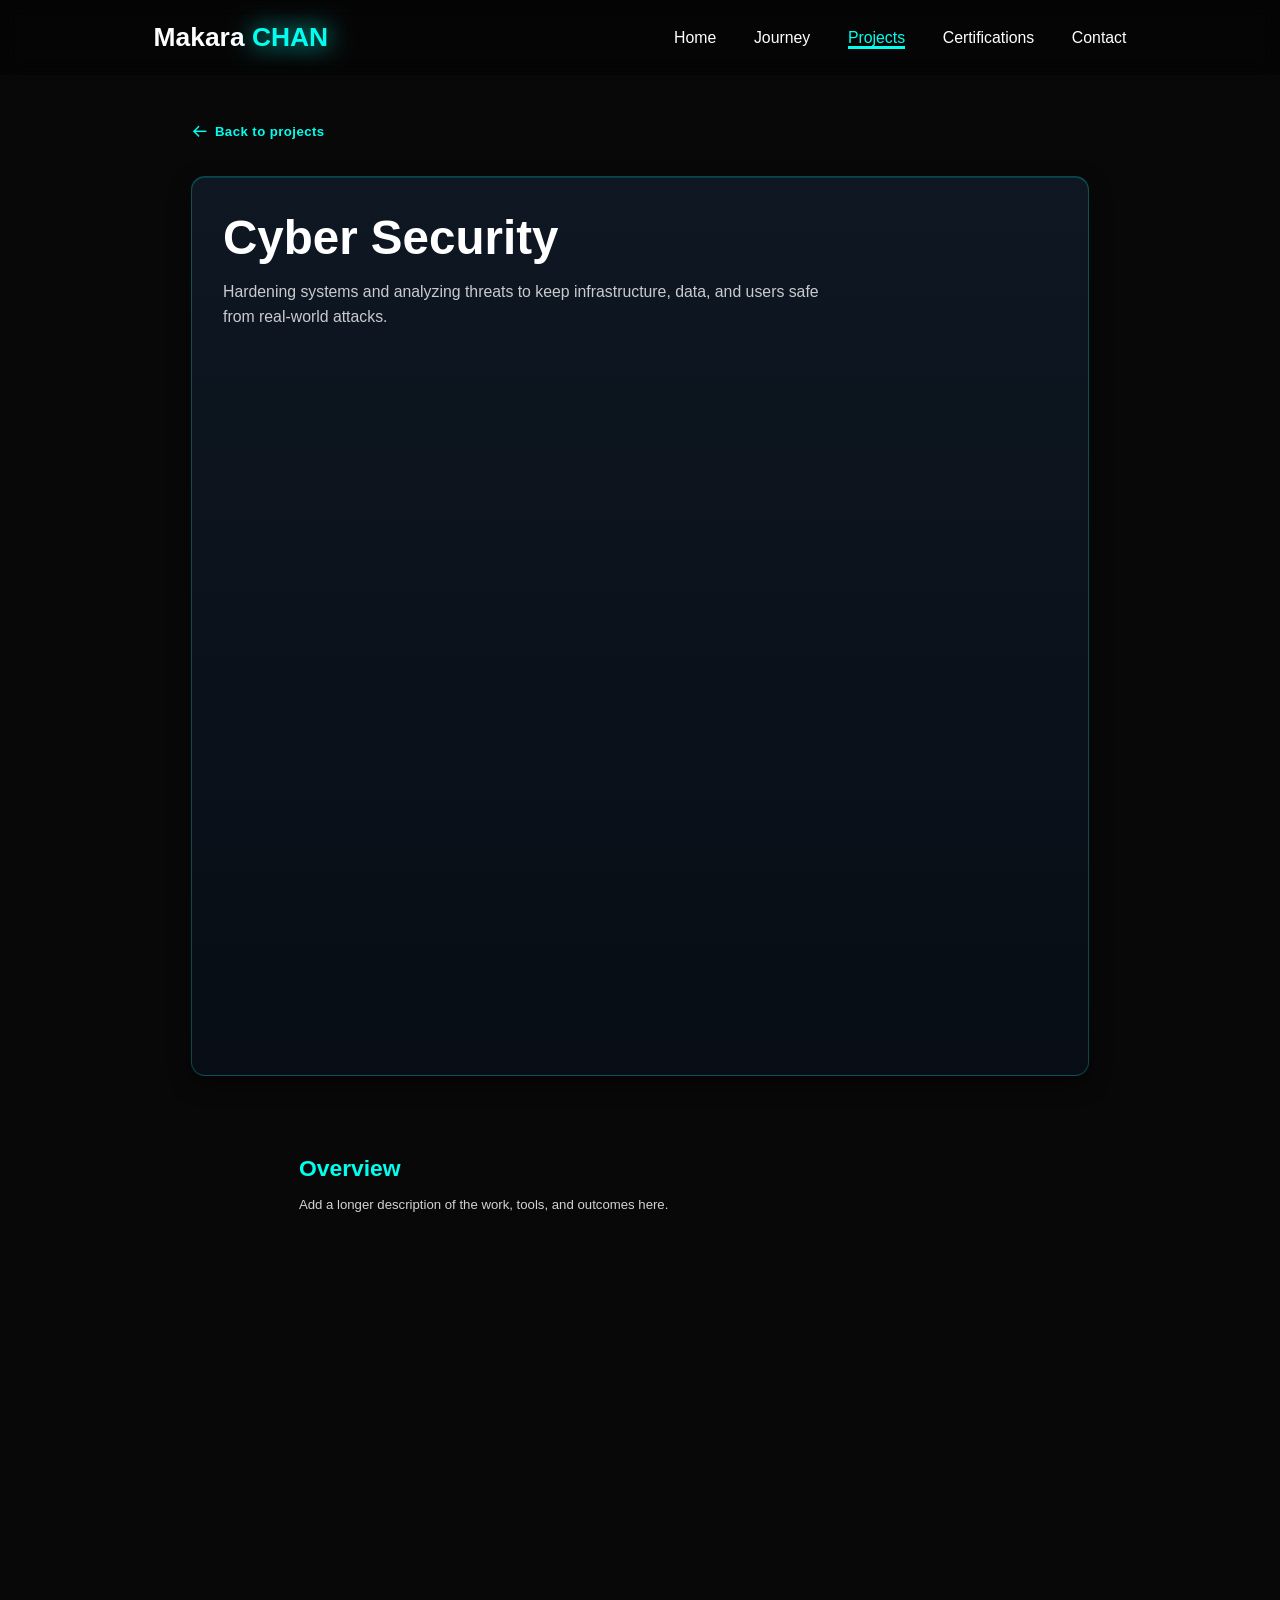
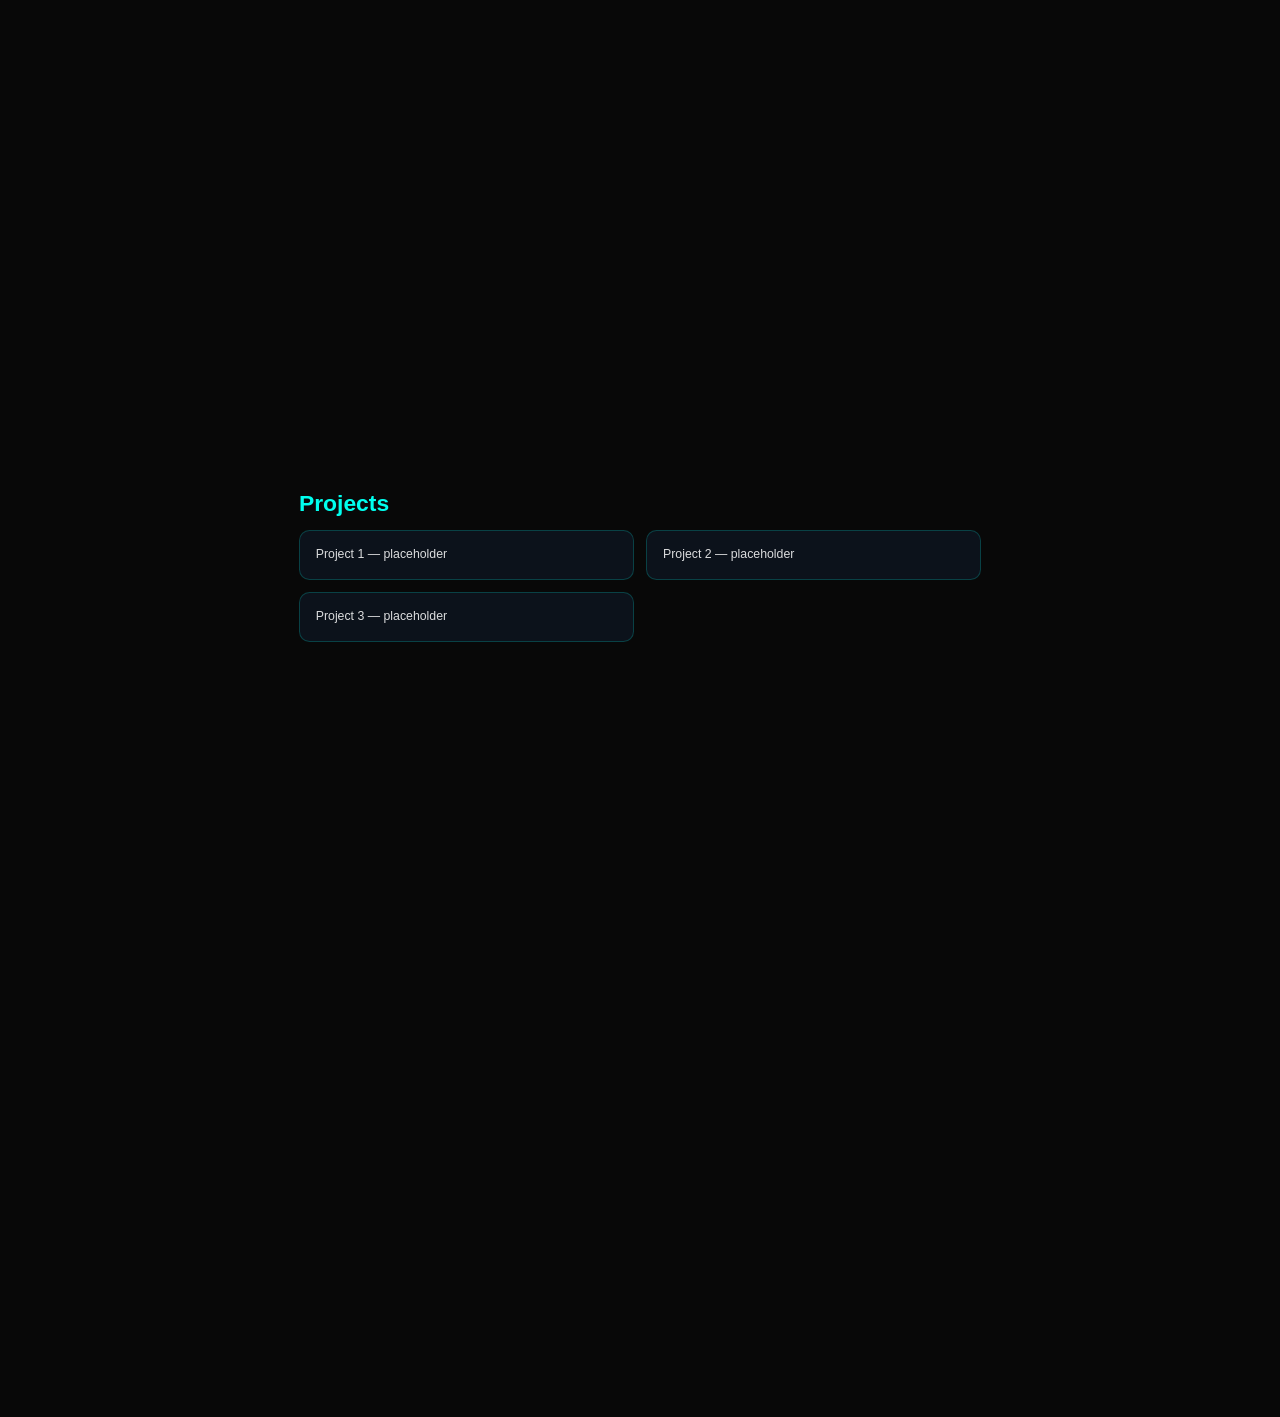
==== projects/cyber-security.html @ a5125414 "Add 3D interaction layer, clean up CSS, speed up loading Visual: - WebGL globe orbiting the hero po" ====
<!DOCTYPE html>
<html lang="en">
<head>
    <meta charset="UTF-8">
    <meta name="viewport" content="width=device-width, initial-scale=1.0">
    <title>Cyber Security · Makara CHAN</title>
    <link rel="preconnect" href="https://unpkg.com" crossorigin>
    <link rel="stylesheet" href="../style.css">
    <link href="https://unpkg.com/boxicons@2.1.4/css/boxicons.min.css" rel="stylesheet">
</head>
<body>
    <header class="header">
        <a href="../index.html#home" class="logo">Makara <span>CHAN</span></a>
        <nav class="navbar">
            <a href="../index.html#home">Home</a>
            <a href="../index.html#journey">Journey</a>
            <a href="../index.html#projects" class="active">Projects</a>
            <a href="../index.html#certifications">Certifications</a>
            <a href="../index.html#contact">Contact</a>
        </nav>
    </header>

    <main class="project-page">
        <a href="../index.html#projects" class="project-back">
            <i class="bx bx-arrow-back"></i> Back to projects
        </a>

        <section class="project-hero">
            <h1 class="project-page-title">Cyber Security</h1>
            <p class="project-page-tagline">Hardening systems and analyzing threats to keep infrastructure, data, and users safe from real-world attacks.</p>
        </section>

        <section class="project-page-section">
            <h2>Overview</h2>
            <p>Add a longer description of the work, tools, and outcomes here.</p>
        </section>

        <section class="project-page-section">
            <h2>Projects</h2>
            <ul class="project-page-list">
                <li>Project 1 — placeholder</li>
                <li>Project 2 — placeholder</li>
                <li>Project 3 — placeholder</li>
            </ul>
        </section>
    </main>
</body>
</html>
---- style.css ----
/*  Makara CHAN — portfolio stylesheet
    -------------------------------------------------------------------

     1. BASE  ·  reset, tokens, page shell
     2. HEADER  ·  nav bar + mobile menu trigger
     3. HOME  ·  hero, portrait, social, buttons
     4. HIRE MENU  ·  dropdown overlay
     5. TYPING ANIMATION
     6. SHARED  ·  section headings, scrollbar
     7. JOURNEY  ·  vertical swiper slider
     8. PROJECTS  ·  card grid
     9. PROJECT PAGES  ·  sub-page layout
    10. CERTIFICATIONS  ·  auto-scrolling carousel
    11. CONTACT  ·  form + intl-tel-input skin
    12. FOOTER
    13. RESPONSIVE  ·  all screen-size rules, grouped by device
          · Laptops & small desktops   1285px, 1024px
          · Tablets (iPad)              991px,  895px
          · Phones (iPhone/Android)     768px,  600px, 430px
          · Accessibility (reduced motion)

    Sections 1-12 style the site at every size. Section 13 holds every
    rule that only applies below a certain screen width — add new ones
    there, not next to the component. */

/* =======================================================================
   BASE  ·  reset, tokens, page shell
   ======================================================================= */
* {
    margin: 0;
    padding: 0;
    box-sizing: border-box;
    text-decoration: none;
    border: none;
    outline: none;
    scroll-behavior: smooth;
    font-family: "Poppins", sans-serif;
}
:root{
    --bg-color: #080808;
    --second-bg-color: #131313;
    --text-color: white;
    --main-color: #00ffee;
}
html{
    font-size: 60%;
    overflow-x: hidden;
    scroll-padding-top: 8rem;
}
body{
    background: var(--bg-color);
    color: var(--text-color);
    overflow-x: hidden;
    min-width: 320px;
}
#bg-canvas{
    position: fixed;
    inset: 0;
    width: 100%;
    height: 100%;
    z-index: 0;
    pointer-events: none;
    opacity: 0.32;
}
.header, section, .footer{
    position: relative;
    z-index: 1;
}
/* =======================================================================
   HEADER  ·  nav bar + mobile menu trigger
   ======================================================================= */
.header{
    position: fixed;
    top: 0;
    left: 0;
    width: 100%;
    padding: 2.5rem 12%;
    background: rgba(0, 0, 0, 0.3);
    backdrop-filter: blur(10px);
    display: flex;
    justify-content: space-between;
    align-items: center;
    z-index: 5;
}
.logo{
    font-size: 3rem;
    color: var(--text-color);
    font-weight: 800;
    cursor: pointer;
    transition: 0.3s ease;
    white-space: nowrap;
}
.logo:hover{
    transform: scale(1.1);
}
.logo span{
    text-shadow: 0 0 25px var(--main-color);
}
.navbar a{
    font-size: 1.8rem;
    color: var(--text-color);
    margin-left: 4rem;
    font-weight: 500;
    transition: 0.3s ease;
}
.navbar a:hover,
.navbar a.active{
    color: var(--main-color);
    border-bottom: 3px solid var(--main-color);
}
#menu-icon{
    font-size: 3.6rem;
    color: var(--main-color);
    display: none;
}
section{
    min-height: 100vh;
    padding: 5rem 12% 5rem;
}
/* =======================================================================
   HOME  ·  hero, portrait, social, buttons
   ======================================================================= */
.home{
    display: flex;
    align-items: center;
    justify-content: center;
    gap: 8rem;
    padding-top: 9rem;
}
.home-content{
    display: flex;
    flex-direction: column;
    align-items: baseline;
    text-align: left;
    justify-content: center;
    margin-top: 3rem;
    flex: 1;
    min-width: 0;
    /* Text drifts slower than the portrait on scroll, which reads as depth. */
    transform: translate3d(0, var(--parallax-text, 0px), 0);
}
span{
    color: var(--main-color);
}
.logo span{
    color: var(--main-color);
}
.home-content h3{
    margin-bottom: 2rem;
    margin-top: 1rem;
    font-size: 3.5rem;
}
.home-content h1{
    font-size: 7rem;
    font-weight: 700;
    margin-top: 1.5rem;
    line-height: 1;
}
.home-img{
    border-radius: 50%;
    position: relative;
    /* --parallax-img is driven by scroll; see PARALLAX in script.js */
    transform: translate3d(0, var(--parallax-img, 0px), 0);
}
.home-img img{
    position: relative;
    z-index: 1;
    top: 3rem;
    width: 32vw;
    border-radius: 50%;
    box-shadow: 0 0 25px var(--main-color);
    cursor: pointer;
    transition: 0.4s ease-in-out;
}
.home-img img:hover{
    box-shadow: 0 0 25px var(--main-color),
                0 0 50px var(--main-color),
                0 0 100px var(--main-color);
}
/*  The WebGL globe that orbits the portrait. Sits behind the photo and is
    only ever switched on by script.js when the device can afford it —
    it stays invisible (and unloaded) otherwise.  */
.orbit-canvas{
    position: absolute;
    top: calc(50% + 3rem);
    left: 50%;
    width: 152%;
    aspect-ratio: 1 / 1;
    transform: translate(-50%, -50%);
    z-index: 0;
    pointer-events: none;
    opacity: 0;
    transition: opacity 1.4s ease;
    /* Feathered edge keeps the outer rings from colliding with the
       paragraph text on the left of the hero. */
    mask-image: radial-gradient(circle at center, #000 74%, transparent 97%);
    -webkit-mask-image: radial-gradient(circle at center, #000 74%, transparent 97%);
}
.orbit-canvas.is-live{
    opacity: 1;
}
.home-content p{
    font-size: 1.5rem;
    font-weight: 500;
    line-height: 1.8;
    max-width: 1000px;
    text-align: justify;
}
.social-icons a{
    display: inline-flex;
    justify-content: center;
    align-items: center;
    width: 4.5rem;
    height: 4.5rem;
    background: transparent;
    border: 2px solid var(--main-color);
    font-size: 2.5rem;
    border-radius: 50%;
    color: var(--main-color);
    margin: 3rem 1.5rem 3rem 0;
    transition: 0.3s ease-in-out;
}
.social-icons a:hover{
    color: var(--text-color);
    transform: scale(1.3)translateY(-5px);
    box-shadow: 0 0 25px var(--main-color);
    background-color: var(--main-color);
}
.btn{
    display: inline-block;
    padding: 1rem 2.8rem;
    background: var(--main-color);
    box-shadow: 0 0 25px var(--main-color);
    border-radius: 4rem;
    font-size: 1.6rem;
    color: black;
    border: 2px solid transparent;
    letter-spacing: 0.1rem;
    font-weight: 600;
    transition: 0.3s ease-in-out;
    cursor: pointer;
}
.btn:hover{
    transform: scale(1.05);
    box-shadow: 0 0 50px var(--main-color);
}
.btn-group{
    display: flex;
    align-items: center;
    gap: 1.5rem;
}
/* =======================================================================
   HIRE MENU  ·  dropdown overlay
   ======================================================================= */
.hire-dropdown{
    position: relative;
    display: inline-block;
}
.hire-dropdown.open::before{
    content: "";
    position: fixed;
    inset: 0;
    background: rgba(0, 0, 0, 0.65);
    backdrop-filter: blur(6px);
    z-index: 100;
    animation: hire-backdrop-in 0.2s ease-out;
}
.hire-menu{
    position: fixed;
    top: 50%;
    left: 50%;
    transform: translate(-50%, -50%);
    width: min(52rem, 92vw);
    background: rgba(8, 8, 8, 0.98);
    border: 1px solid rgba(0, 255, 238, 0.35);
    border-radius: 2rem;
    padding: 3rem;
    display: none;
    z-index: 101;
    box-shadow: 0 20px 60px rgba(0, 0, 0, 0.6), 0 0 40px rgba(0, 255, 238, 0.25);
}
.hire-close{
    position: absolute;
    top: 1.2rem;
    right: 1.2rem;
    width: 3.2rem;
    height: 3.2rem;
    display: flex;
    align-items: center;
    justify-content: center;
    background: transparent;
    border: none;
    border-radius: 50%;
    color: rgba(255, 255, 255, 0.6);
    cursor: pointer;
    transition: background 0.2s ease, color 0.2s ease;
}
.hire-close:hover{
    background: rgba(0, 255, 238, 0.12);
    color: var(--main-color);
}
.hire-close i{
    font-size: 2.4rem;
}
.hire-header{
    display: flex;
    align-items: flex-start;
    gap: 1.6rem;
    padding-bottom: 2rem;
    margin-bottom: 2rem;
    border-bottom: 1px solid rgba(255, 255, 255, 0.08);
}
.hire-header-icon{
    flex-shrink: 0;
    width: 5rem;
    height: 5rem;
    display: flex;
    align-items: center;
    justify-content: center;
    border-radius: 1.2rem;
    background: rgba(0, 255, 238, 0.12);
    border: 1px solid rgba(0, 255, 238, 0.25);
}
.hire-header-icon i{
    font-size: 2.6rem;
    color: var(--main-color);
}
.hire-header-text h3{
    font-size: 2rem;
    font-weight: 700;
    margin: 0 0 0.4rem;
    color: var(--text-color);
}
.hire-header-text p{
    font-size: 1.4rem;
    color: rgba(255, 255, 255, 0.6);
    margin: 0;
    line-height: 1.4;
}
.hire-options{
    display: flex;
    flex-direction: column;
    gap: 1rem;
}
.hire-option{
    display: flex;
    align-items: center;
    gap: 1.4rem;
    padding: 1.4rem 1.6rem;
    border-radius: 1.4rem;
    border: 1px solid rgba(255, 255, 255, 0.08);
    background: rgba(255, 255, 255, 0.02);
    color: var(--text-color);
    transition: border-color 0.2s ease, background 0.2s ease, transform 0.2s ease;
}
.hire-option:hover{
    border-color: rgba(0, 255, 238, 0.4);
    background: rgba(0, 255, 238, 0.06);
    transform: translateX(2px);
}
.hire-option:focus{
    outline: none;
}
.hire-option:focus-visible{
    outline: 2px solid rgba(0, 255, 238, 0.5);
    outline-offset: 2px;
}
.hire-option-icon{
    flex-shrink: 0;
    width: 4rem;
    height: 4rem;
    display: flex;
    align-items: center;
    justify-content: center;
    border-radius: 1rem;
    background: rgba(0, 255, 238, 0.1);
}
.hire-option-icon i{
    font-size: 2.2rem;
    color: var(--main-color);
}
.hire-option-text{
    flex: 1;
    display: flex;
    flex-direction: column;
    gap: 0.2rem;
    min-width: 0;
}
.hire-option-text strong{
    font-size: 1.55rem;
    font-weight: 600;
    color: var(--text-color);
}
.hire-option-text span{
    font-size: 1.25rem;
    color: rgba(255, 255, 255, 0.55);
}
.hire-option-arrow{
    font-size: 2rem;
    color: rgba(255, 255, 255, 0.3);
    transition: color 0.2s ease, transform 0.2s ease;
}
.hire-option:hover .hire-option-arrow{
    color: var(--main-color);
    transform: translateX(3px);
}
.hire-dropdown.open .hire-menu{
    display: block;
    animation: hire-menu-in 0.22s ease-out;
}
@keyframes hire-backdrop-in{
    from{ opacity: 0; }
    to{ opacity: 1; }
}
@keyframes hire-menu-in{
    from{ opacity: 0; transform: translate(-50%, -50%) scale(0.92); }
    to{ opacity: 1; transform: translate(-50%, -50%) scale(1); }
}
.hire-menu a{
    display: flex;
    align-items: center;
    gap: 1.4rem;
    padding: 1.4rem 2rem;
    color: var(--text-color);
    font-size: 1.6rem;
    font-weight: 500;
    transition: background 0.2s ease, color 0.2s ease;
}
.hire-menu a:hover{
    background: rgba(0, 255, 238, 0.1);
    color: var(--main-color);
}
.hire-menu a i{
    font-size: 2.2rem;
    color: var(--main-color);
}
.btn-group > a:nth-of-type(1){
    background-color: black;
    color: var(--main-color);
    border: 2px solid var(--main-color);
    box-shadow: 0 0 25px transparent;
}
.btn-group > a:nth-of-type(1):hover{
    box-shadow: 0 0 25px var(--main-color);
    background-color: var(--main-color);
    color: black;
}
/* =======================================================================
   TYPING ANIMATION
   ======================================================================= */
.text-animation{
    font-size: clamp(1.8rem, 5vw, 3.4rem);
    font-weight: 600;
    width: 22em;
    max-width: 100%;
    white-space: nowrap;
    overflow: hidden;
    display: inline-block;
    vertical-align: middle;
}
.text-animation span{
    position: relative;
    display: inline-block;
}
.text-animation span::before{
    content: "Cybersec Engineer";
    color: var(--main-color);
    animation: words 20s infinite;
}
.text-animation span::after{
    content: "";
    background-color: var(--bg-color);
    position: absolute;
    width: 100%;
    height: 100%;
    border-left: 3px solid var(--bg-color);
    right: -8px;
    animation: cursor 0.6s infinite, typing 20s steps(26) infinite;
}
@keyframes cursor{
    to{
        border-left: 2px solid var(--main-color);
    }
}
@keyframes words{
    0%,20%{content: "Network Engineer";}
    21%,40%{content: "Cyber Security Engineer";}
    41%,60%{content: "UX/UI Designer";}
    61%,80%{content: "Telecommunication Engineer";}
    81%,100%{content: "Electronic Engineer";}
}
@keyframes typing{
    10%,
    15%,
    30%,
    35%,
    50%,
    55%,
    70%,
    75%,
    90%,
    95%{
        width: 0;
    }
    5%,
    20%,
    25%,
    40%,
    45%,
    60%,
    65%,
    80%,
    85%{
        width: calc(100% + 8px);
    }
}
/* =======================================================================
   SHARED  ·  section headings, scrollbar
   ======================================================================= */
.heading{
    font-size: 5rem;
    text-align: center;
    margin: 1.5rem 0 3rem;
}
/* =======================================================================
   JOURNEY  ·  vertical swiper slider
   ======================================================================= */
.journey{
    background: rgba(19, 19, 19, 0.72);
}
.journey h2{
    font-size: clamp(2.2rem, 6vw, 5rem);
    margin-bottom: clamp(1.5rem, 3vw, 4rem);
}
.journey-slider{
    width: 100%;
    max-width: 130rem;
    margin: 0 auto;
    height: clamp(48rem, 70vh, 64rem);
    border-radius: 2.4rem;
    overflow: hidden;
    position: relative;
    border: 1px solid rgba(0, 255, 238, 0.18);
    box-shadow: 0 20px 60px rgba(0, 0, 0, 0.45);
}
.journey-slide{
    position: relative;
    background: var(--slide-bg, linear-gradient(135deg, #0a1828, #050c16));
    background-size: cover;
    background-position: center;
    color: white;
    display: flex !important;
    align-items: center;
    padding: 5rem 12rem 5rem 6rem;
}
.journey-slide::before{
    content: '';
    position: absolute;
    inset: 0;
    background: linear-gradient(90deg, rgba(0, 0, 0, 0.25) 0%, rgba(8, 12, 22, 0.85) 80%);
    pointer-events: none;
    z-index: 1;
}
.journey-polaroid{
    position: absolute;
    bottom: 3rem;
    left: 3rem;
    width: 14rem;
    height: 20rem;
    background-size: cover;
    background-position: center 30%;
    border: 8px solid white;
    border-bottom-width: 32px;
    z-index: 2;
    transition: opacity 0.35s ease, transform 0.5s ease;
}
.journey-polaroid--square{
    width: 17rem;
    height: 17rem;
    background-position: center;
    box-shadow:
        0 14px 40px rgba(0, 0, 0, 0.65),
        0 0 0 1px rgba(0, 0, 0, 0.1);
    transform: rotate(-4deg);
    pointer-events: none;
}
.journey-slide:has(.journey-details[open]) .journey-polaroid{
    opacity: 0.15;
    pointer-events: none;
}
.swiper-slide-active .journey-polaroid{
    animation: polaroidIn 0.9s cubic-bezier(0.22, 1, 0.36, 1) 0.4s backwards;
}
@keyframes polaroidIn{
    from{
        opacity: 0;
        transform: translateY(20px) rotate(-12deg) scale(0.85);
    }
    to{
        opacity: 1;
        transform: rotate(-4deg);
    }
}
.journey-text{
    position: relative;
    z-index: 3;
    margin-left: auto;
    width: min(56rem, 60%);
    display: flex;
    flex-direction: column;
    gap: 1.4rem;
    max-height: 100%;
    overflow-y: auto;
    padding-right: 0.6rem;
    scrollbar-width: thin;
    scrollbar-color: rgba(0, 255, 238, 0.4) transparent;
}
.journey-text > *{
    opacity: 0;
    transition: opacity 0.35s ease;
}
.swiper-slide-active .journey-text > *{ opacity: 1; }
.swiper-slide-active .journey-year{ transition-delay: 0.05s; }
.swiper-slide-active .journey-title{
    transition-delay: 0.18s;
    position: relative;
}
.swiper-slide-active .journey-title::after{
    content: '';
    position: absolute;
    left: -0.5rem;
    right: -0.5rem;
    top: 50%;
    height: 2px;
    background: linear-gradient(90deg, transparent 0%, var(--main-color) 50%, transparent 100%);
    box-shadow: 0 0 12px var(--main-color), 0 0 24px rgba(0, 255, 238, 0.6);
    transform: scaleX(0);
    transform-origin: left center;
    animation: scanSweep 0.7s cubic-bezier(0.65, 0, 0.35, 1) 0.18s forwards;
    pointer-events: none;
}
.swiper-slide-active .journey-meta{ transition-delay: 0.4s; }
.swiper-slide-active .journey-summary{ transition-delay: 0.55s; }
.swiper-slide-active .journey-details{ transition-delay: 0.7s; }
.is-scrambling{ color: var(--main-color); text-shadow: 0 0 8px rgba(0, 255, 238, 0.5); }
@keyframes scanSweep{
    0%{ transform: scaleX(0); transform-origin: left center; opacity: 1; }
    50%{ transform: scaleX(1); transform-origin: left center; opacity: 1; }
    51%{ transform: scaleX(1); transform-origin: right center; }
    100%{ transform: scaleX(0); transform-origin: right center; opacity: 0; }
}
.journey-text::-webkit-scrollbar{ width: 4px; }
.journey-text::-webkit-scrollbar-thumb{ background: rgba(0, 255, 238, 0.4); border-radius: 4px; }
.journey-year{
    color: var(--main-color);
    font-size: 1.6rem;
    font-weight: 700;
    letter-spacing: 0.15rem;
    text-transform: uppercase;
}
.journey-title{
    font-size: clamp(2.6rem, 4vw, 4.2rem);
    font-weight: 700;
    line-height: 1.1;
    color: white;
}
.journey-meta{
    font-size: 1.4rem;
    color: rgba(255, 255, 255, 0.75);
    line-height: 1.5;
}
.journey-summary{
    font-size: 1.5rem;
    line-height: 1.6;
    color: rgba(255, 255, 255, 0.92);
    margin-top: 0.4rem;
}
.journey-details{
    margin-top: 0.6rem;
}
.journey-details summary{
    list-style: none;
    cursor: pointer;
    color: var(--main-color);
    font-size: 1.3rem;
    font-weight: 600;
    display: inline-flex;
    align-items: center;
    gap: 0.5rem;
}
.journey-details summary::-webkit-details-marker{ display: none; }
.journey-details summary::after{
    content: "▾";
    transition: transform 0.2s ease;
}
.journey-details[open] summary::after{ transform: rotate(180deg); }
.journey-details ul{
    list-style: none;
    margin: 1rem 0 0;
    padding: 0;
    display: flex;
    flex-direction: column;
    gap: 0.6rem;
}
.journey-details li{
    position: relative;
    padding-left: 1.6rem;
    color: rgba(255, 255, 255, 0.85);
    font-size: 1.3rem;
    line-height: 1.5;
}
.journey-details li::before{
    content: "▸";
    position: absolute;
    left: 0;
    top: 0;
    color: var(--main-color);
    font-size: 1.4rem;
}
.journey-pagination{
    position: absolute;
    right: 3rem;
    top: 50%;
    transform: translateY(-50%);
    display: flex;
    flex-direction: column;
    gap: 1.4rem;
    width: auto !important;
    z-index: 10;
}
.journey-pagination .swiper-pagination-bullet{
    width: auto;
    height: auto;
    background: transparent;
    opacity: 1;
    color: rgba(255, 255, 255, 0.45);
    font-family: 'SF Mono', 'Menlo', 'Consolas', 'Courier New', monospace;
    font-size: 1.25rem;
    font-weight: 700;
    letter-spacing: 0.02rem;
    padding: 0.4rem 0 0.4rem 1.8rem;
    position: relative;
    cursor: pointer;
    transition: color 0.3s ease;
    border-radius: 0;
    margin: 0 !important;
}
.journey-pagination .swiper-pagination-bullet::before{
    content: '';
    position: absolute;
    left: 0;
    top: 50%;
    transform: translateY(-50%);
    width: 0.9rem;
    height: 0.9rem;
    border-radius: 50%;
    background: transparent;
    border: 1.5px solid rgba(255, 255, 255, 0.35);
    transition: background 0.3s ease, border-color 0.3s ease, box-shadow 0.3s ease;
}
.journey-pagination .swiper-pagination-bullet:hover{
    color: rgba(255, 255, 255, 0.85);
}
.journey-pagination .swiper-pagination-bullet-active{
    color: var(--main-color);
}
.journey-pagination .swiper-pagination-bullet-active::before{
    background: var(--main-color);
    border-color: var(--main-color);
    box-shadow: 0 0 12px rgba(0, 255, 238, 0.7);
}
.journey-next,
.journey-prev{
    position: absolute;
    right: 3rem;
    z-index: 10;
    color: white;
    font-size: 3.2rem;
    cursor: pointer;
    opacity: 0.8;
    transition: opacity 0.25s ease, transform 0.25s ease;
    line-height: 1;
}
.journey-prev{ top: 2.4rem; }
.journey-next{ bottom: 2.4rem; }
.journey-prev:hover{
    opacity: 1;
    transform: translateY(-3px);
}
.journey-next:hover{
    opacity: 1;
    transform: translateY(3px);
}
.journey-prev.swiper-button-disabled,
.journey-next.swiper-button-disabled{
    opacity: 0.25;
    cursor: default;
    transform: none;
}
::-webkit-scrollbar{
    width: 15px;
}
::-webkit-scrollbar-thumb{
    background-color: var(--main-color);
}
::-webkit-scrollbar-track{
    background-color: var(--bg-color);
    width: 50px;
}
/* =======================================================================
   PROJECTS  ·  card grid
   ======================================================================= */
.services{
    background: transparent;
    color:black;
}
.services h2{
    margin-bottom: 5rem;
    color:white;
    font-size: clamp(3rem, 10vw, 8rem);
    margin-bottom: clamp(2rem, 4vw, 6rem)
}
.services-container{
    display: grid;
    grid-template-columns: repeat(2, 1fr);
    align-items: center;
    gap: 2.5rem;
    /* Shared vanishing point, so neighbouring cards tilt like one surface. */
    perspective: 1400px;
}
/*  3D TILT
    Every moving part is a custom property that script.js writes to:
      --rx / --ry  rotation, follows the pointer
      --lift       hover pop, set in CSS only
      --mx / --my  glare position, follows the pointer
    Keeping them separate lets hover and pointer-tracking coexist in one
    transform without either overwriting the other.  */
.project-card{
    position: relative;
    isolation: isolate;
    cursor: pointer;
    margin-top: 1.8rem;
    padding: 2.6rem 2.4rem 2.4rem;
    background: linear-gradient(180deg, rgba(15, 24, 36, 0.95) 0%, rgba(8, 14, 22, 0.95) 100%);
    border: 1px solid rgba(0, 255, 238, 0.25);
    border-radius: 1.6rem;
    box-shadow:
        0 8px 22px rgba(0, 0, 0, 0.45),
        inset 0 1px 0 rgba(0, 255, 238, 0.15);
    color: white;
    display: flex;
    flex-direction: column;
    gap: 1.2rem;
    min-height: 22rem;
    transform-style: preserve-3d;
    transform:
        translate3d(0, var(--lift, 0px), 0)
        rotateX(var(--rx, 0deg))
        rotateY(var(--ry, 0deg));
    transition: transform 0.4s cubic-bezier(0.22, 1, 0.36, 1),
                box-shadow 0.3s ease,
                border-color 0.3s ease;
}
/*  While the pointer is on the card we hand control to script.js and drop
    the transition, so the tilt tracks the cursor instead of lagging it.  */
.project-card.is-tilting{
    transition: box-shadow 0.3s ease, border-color 0.3s ease;
}
/*  Specular glare that follows the pointer across the card.  */
.project-card::after{
    content: '';
    position: absolute;
    inset: 0;
    z-index: 3;
    border-radius: inherit;
    pointer-events: none;
    opacity: 0;
    transition: opacity 0.35s ease;
    background: radial-gradient(
        22rem circle at var(--mx, 50%) var(--my, 0%),
        rgba(0, 255, 238, 0.18) 0%,
        rgba(0, 255, 238, 0.06) 35%,
        transparent 70%);
}
.project-card:hover::after{
    opacity: 1;
}
/*  Lift the text off the card face so the tilt has real depth to it.  */
.project-title,
.project-desc,
.project-tags,
.project-links{
    transform: translateZ(38px);
}
.project-card::before{
    content: '';
    position: absolute;
    top: -1.6rem;
    left: 1.4rem;
    width: 38%;
    max-width: 16rem;
    height: 1.8rem;
    background: linear-gradient(180deg, rgba(15, 24, 36, 0.95), rgba(15, 24, 36, 0.95));
    border: 1px solid rgba(0, 255, 238, 0.25);
    border-bottom: none;
    border-radius: 1.1rem 1.1rem 0 0;
    box-shadow: inset 0 1px 0 rgba(0, 255, 238, 0.2);
}
.project-card:hover{
    --lift: -10px;
    border-color: var(--main-color);
    box-shadow:
        0 22px 48px rgba(0, 0, 0, 0.6),
        0 0 34px rgba(0, 255, 238, 0.28),
        inset 0 1px 0 rgba(0, 255, 238, 0.3);
}
.project-card:hover::before{
    border-color: var(--main-color);
}
.project-title{
    color: white;
    font-size: 2.2rem;
    font-weight: 700;
    line-height: 1.2;
}
.project-desc{
    color: rgba(255, 255, 255, 0.75);
    font-size: 1.4rem;
    line-height: 1.6;
    flex: 1;
}
.project-tags{
    display: flex;
    flex-wrap: wrap;
    gap: 0.6rem;
}
.project-tag{
    font-size: 1.2rem;
    color: var(--main-color);
    background: rgba(0, 255, 238, 0.08);
    border: 1px solid rgba(0, 255, 238, 0.3);
    border-radius: 999px;
    padding: 0.3rem 1rem;
}
.project-card-link{
    position: absolute;
    inset: 0;
    z-index: 1;
    border-radius: inherit;
    text-indent: -9999px;
    overflow: hidden;
}
.project-card-link:focus-visible{
    outline: 2px solid var(--main-color);
    outline-offset: 4px;
}
.project-tags,
.project-title,
.project-desc{
    position: relative;
    z-index: 2;
    pointer-events: none;
}
.project-links{
    display: flex;
    gap: 1rem;
    margin-top: 0.4rem;
    position: relative;
    z-index: 2;
}
.project-links a{
    width: 3.6rem;
    height: 3.6rem;
    display: inline-flex;
    align-items: center;
    justify-content: center;
    border: 1px solid rgba(0, 255, 238, 0.35);
    border-radius: 50%;
    color: white;
    font-size: 1.8rem;
    transition: background 0.25s ease, color 0.25s ease, border-color 0.25s ease;
}
.project-links a:hover{
    background: var(--main-color);
    color: var(--bg-color);
    border-color: var(--main-color);
}
/* =======================================================================
   PROJECT PAGES  ·  sub-page layout
   ======================================================================= */
.project-page{
    position: relative;
    z-index: 1;
    max-width: 110rem;
    margin: 0 auto;
    padding: 14rem 4rem 8rem;
    color: white;
    display: flex;
    flex-direction: column;
    gap: 4rem;
}
.project-back{
    align-self: flex-start;
    display: inline-flex;
    align-items: center;
    gap: 0.6rem;
    color: var(--main-color);
    font-size: 1.5rem;
    font-weight: 600;
    letter-spacing: 0.05rem;
    transition: transform 0.25s ease, color 0.25s ease;
}
.project-back:hover{
    transform: translateX(-4px);
    color: white;
}
.project-back i{
    font-size: 2rem;
}
.project-hero{
    border: 1px solid rgba(0, 255, 238, 0.25);
    border-radius: 1.6rem;
    padding: 4rem 3.5rem;
    background: linear-gradient(180deg, rgba(15, 24, 36, 0.95) 0%, rgba(8, 14, 22, 0.95) 100%);
    box-shadow:
        0 8px 22px rgba(0, 0, 0, 0.45),
        inset 0 1px 0 rgba(0, 255, 238, 0.15);
}
.project-page-title{
    font-size: clamp(3.2rem, 6vw, 5.4rem);
    font-weight: 800;
    line-height: 1.1;
    margin-bottom: 1.6rem;
}
.project-page-tagline{
    font-size: clamp(1.5rem, 2vw, 1.8rem);
    line-height: 1.6;
    color: rgba(255, 255, 255, 0.78);
    max-width: 70ch;
}
.project-page-section{
    display: flex;
    flex-direction: column;
    gap: 1.4rem;
}
.project-page-section h2{
    font-size: 2.6rem;
    font-weight: 700;
    color: var(--main-color);
}
.project-page-section p{
    font-size: 1.5rem;
    line-height: 1.7;
    color: rgba(255, 255, 255, 0.82);
    max-width: 75ch;
}
.project-page-list{
    list-style: none;
    display: grid;
    grid-template-columns: repeat(auto-fill, minmax(28rem, 1fr));
    gap: 1.4rem;
}
.project-page-list li{
    padding: 1.6rem 1.8rem;
    border: 1px solid rgba(0, 255, 238, 0.2);
    border-radius: 1.2rem;
    background: rgba(15, 24, 36, 0.7);
    color: rgba(255, 255, 255, 0.85);
    font-size: 1.4rem;
    line-height: 1.6;
}
/* =======================================================================
   CERTIFICATIONS  ·  auto-scrolling carousel
   ======================================================================= */
/*  This section drops the side padding that every other section carries, so
    the carousel below can run the full width of the screen. Using real width
    rather than 100vw matters: 100vw includes the scrollbar, which would push
    the track a few pixels off-centre on Windows and Linux.
    The heading gets its own padding back so it still breathes.  */
.certifications{
    background: rgba(19, 19, 19, 0.72);
    padding-inline: 0;
}
.certifications-box{
    background-size: cover;
    display: flex;
    align-items: center;
    justify-content: center;
    flex-direction: column;
}
.certifications .heading{
    margin-bottom: clamp(1.5rem, 3vw, 4rem);
    font-size: clamp(2.2rem, 6vw, 5rem);
    padding-inline: 6%;
}
.certifications .wrapper{
    overflow-x: clip;
    overflow-y: visible;
    width: 100%;
    max-width: none;
    padding: 2rem 0 2.5rem;
    touch-action: pan-y;
    user-select: none;
    cursor: grab;
}
.certifications .wrapper.is-dragging{
    cursor: grabbing;
}
.certifications .track{
    display: flex;
    gap: 3rem;
    width: max-content;
    will-change: transform;
    /* No side padding — the first card should sit flush against the edge. */
}
.certification-item{
    flex: 0 0 clamp(240px, 70vw, 320px);
    max-width: clamp(240px, 70vw, 320px);
    background: rgba(10, 16, 32, 0.92);
    border: 1px solid rgba(238, 238, 238, 0.12);
    border-radius: 2.2rem;
    overflow: hidden;
    display: flex;
    flex-direction: column;
    color: white;
    transition: border-color 0.3s ease, box-shadow 0.3s ease;
}
.certification-item:hover{
    border-color: var(--main-color);
    transform: translateY(-10px) scale(1.02);
    box-shadow: 0 0 45px rgba(0, 255, 238, 0.35);
}
.certification-photo{
    width: 100%;
    aspect-ratio: 4 / 5;
    background: linear-gradient(135deg, rgba(0, 255, 238, 0.16), rgba(255, 255, 255, 0.04));
    overflow: hidden;
    display: flex;
    align-items: center;
    justify-content: center;
}
.certification-photo i{
    font-size: clamp(6rem, 14vw, 10rem);
    color: var(--main-color);
    text-shadow: 0 0 30px rgba(0, 255, 238, 0.45);
}
.certification-photo img{
    width: 100%;
    height: 100%;
    object-fit: contain;
    display: block;
    padding: 1.4rem;
    background: #f5f7fb;
}
.certification-info{
    padding: 2.4rem 2.4rem 2.8rem;
    display: flex;
    flex-direction: column;
    align-items: center;
    text-align: center;
    gap: 1.2rem;
}
.certification-item h2{
    font-size: 2.4rem;
    font-weight: 700;
    line-height: 1.2;
}
.certification-info .certification-issuer{
    color: var(--main-color);
    font-size: 1.35rem;
    font-weight: 700;
    letter-spacing: 0.08rem;
    text-transform: uppercase;
    padding-bottom: 1.2rem;
    border-bottom: 1px solid rgba(238, 238, 238, 0.12);
    width: 100%;
}
.certification-item p{
    font-size: 1.4rem;
    line-height: 1.6;
    color: rgba(255, 255, 255, 0.8);
}
/* =======================================================================
   CONTACT  ·  form + intl-tel-input skin
   ======================================================================= */
.contact{
    background-color: transparent;
}
.contact h2, #contact h2 {
    font-size: clamp(3rem, 10vw, 8rem);
    margin-bottom: clamp(2rem, 4vw, 6rem);
    color: white;
}
.contact form{
    display: flex;
    align-items: stretch;
    justify-content: center;
    gap: 3rem;
    margin: 5rem auto;
    max-width: 120rem;
    padding: 0 2rem;
    text-align: center;
}
.contact form .input-group{
    flex: 1;
    display: flex;
    flex-direction: column;
    gap: 2rem;
}
.contact form .input-box{
    display: flex;
    flex-direction: column;
    gap: 2rem;
}
.contact form .input-group-2{
    flex: 1;
    display: flex;
    flex-direction: column;
    gap: 2rem;
}
.contact form .input-group-2 textarea{
    flex: 1;
}
.contact form .input-box input,
.contact form textarea {
    width: 100%;
    padding: 2rem 2.5rem;
    font-size: 1.8rem;
    color: var(--text-color);
    background: #000;
    border-radius: 2rem;
    border: 2px solid var(--main-color);
    margin: 0;
    resize: none;
}
.contact form .btn{
    align-self: center;
    margin-top: 1rem;
}
.contact form .input-box input:-webkit-autofill,
.contact form .input-box input:-webkit-autofill:hover,
.contact form .input-box input:-webkit-autofill:focus,
.contact form textarea:-webkit-autofill,
.contact form textarea:-webkit-autofill:hover,
.contact form textarea:-webkit-autofill:focus{
    -webkit-text-fill-color: var(--text-color);
    -webkit-box-shadow: 0 0 0 1000px #000 inset;
    caret-color: var(--text-color);
}
.contact form .iti{
    width: 100%;
    display: block;
}
.contact form .iti input[type="tel"]{
    padding-left: 11rem !important;
    background: #000 !important;
    color: var(--text-color) !important;
}
.contact form .iti input[type="tel"]:-webkit-autofill,
.contact form .iti input[type="tel"]:-webkit-autofill:hover,
.contact form .iti input[type="tel"]:-webkit-autofill:focus{
    -webkit-text-fill-color: var(--text-color);
    -webkit-box-shadow: 0 0 0 1000px #000 inset;
    caret-color: var(--text-color);
}
.iti--separate-dial-code .iti__selected-flag{
    background: #000;
    border-top-left-radius: 2rem;
    border-bottom-left-radius: 2rem;
    border-right: 2px solid var(--main-color);
    padding: 0 1.2rem 0 1.4rem;
}
.iti--separate-dial-code .iti__selected-flag:hover,
.iti--separate-dial-code .iti__selected-flag[aria-expanded="true"]{
    background: #111;
}
.iti__selected-dial-code{
    color: var(--text-color) !important;
    font-size: 1.8rem;
    font-weight: 400;
    font-family: "Poppins", sans-serif;
    margin-left: 0.6rem;
}
.iti__arrow{
    border-top-color: var(--text-color);
}
.iti__country-list{
    background: var(--bg-color);
    color: var(--text-color);
    border: 2px solid var(--main-color);
    border-radius: 1rem;
    font-size: 1.5rem;
    max-height: 28rem;
    max-width: calc(100vw - 4rem);
    white-space: normal;
}
.iti__country{
    padding: 0.8rem 1rem;
}
.iti__country.iti__highlight,
.iti__country:hover{
    background: rgba(0, 255, 238, 0.12);
}
.iti__dial-code{
    color: var(--main-color);
}
.iti__search-input{
    background: var(--bg-color);
    color: var(--text-color);
    font-size: 1.5rem;
    padding: 0.8rem 1rem;
}
/* =======================================================================
   FOOTER
   ======================================================================= */
.footer{
    position: relative;
    bottom: 0;
    width: 100%;
    padding: 40px 0;
    background-color: rgba(19, 19, 19, 0.72);
}
.footer .social{
    text-align: center;
    padding-bottom: 25px;
    color: var(--main-color);
}
.footer .social a{
    font-size: 25px;
    color: var(--main-color);
    border: 2px solid var(--main-color);
    width: 44px;
    height: 44px;
    line-height: 44px;
    display: inline-block;
    text-align: center;
    border-radius: 50%;
    margin: 0 10px;
    transition: 0.3s ease-in-out;
}
.footer .social a:hover{
    transform: scale(1.2)translateY(-10px);
    background-color: var(--main-color);
    color: black;
    box-shadow: 0 0 25px var(--main-color);
}
.footer ul{
    margin-top: 0;
    padding: 0;
    font-size: 18px;
    line-height: 1.6;
    margin-bottom: 0;
    text-align: center;
}
.footer ul li a{
    color: white;
    border-bottom: 3px solid transparent;
    transition: 0.3s ease-in-out;
}
.footer ul li{
    display: inline-block;
    padding: 0 15px;
}
.footer .copyright{
    margin-top: 50px;
    text-align: center;
    font-size: 16px;
    color: white;
}

/* =======================================================================
   RESPONSIVE  ·  all screen-size rules live here
   ======================================================================= */

/*  HOW THIS SECTION WORKS
    -------------------------------------------------------------------
    Every query below is `max-width`, meaning "this screen or narrower".
    They stack: a 390px iPhone matches ALL of them, applying widest to
    narrowest, so the narrowest rule wins.

      · Changing something on phones only    -> the PHONES group
      · Changing something on tablets AND    -> the TABLETS group
        phones (because narrower inherits)
      · Changing something everywhere        -> the section above, not here

    Keep the groups in this order (widest to narrowest). Reordering them
    breaks the cascade and rules will silently stop applying. */

/* -----------------------------------------------------------------------
   LAPTOPS & SMALL DESKTOPS
   ----------------------------------------------------------------------- */

/*  1285px  ·  Small laptops  ·  13-14" MacBook, 1280-1440px screens
    Shrinks the root font so every rem-based size steps down
    together.  */

@media (max-width: 1285px){
    html{
        font-size: 55%;
    }
    .services-container{
        padding-bottom: 7rem;
        grid-template-columns: repeat(2, 1fr);
        margin: 0 5rem;
    }
    .home{
        gap: 8rem;
    }
}

/*  1024px  ·  Large tablets landscape  ·  iPad Pro 12.9", small laptops
    Hero starts tightening: smaller portrait, narrower section
    padding.  */

@media (max-width: 1024px){
    .home{
        gap: 5rem;
    }
    .home-img img{
        width: 36vw;
    }
    .home-content h1{
        font-size: 6rem;
    }
    .home-content p{
        font-size: 1.5rem;
    }
    section{
        padding: 5rem 6% 5rem;
    }
    .header{
        padding: 2rem 6%;
    }
}

/* -----------------------------------------------------------------------
   TABLETS  ·  iPad, Android tablets
   ----------------------------------------------------------------------- */

/*  991px  ·  Tablet portrait  ·  iPad 10.9", iPad Air, Galaxy Tab
    THE BIG ONE: hamburger menu replaces the nav bar, hero stacks
    vertically, contact form goes single column.  */

@media (max-width: 991px){
    /*  3D effects stop here. Below this width the globe is never loaded by
        script.js, tilt needs a hovering cursor that touch devices don't
        have, and parallax on a short screen just makes scrolling feel
        loose. Reset the custom properties so nothing is left half-applied. */
    .orbit-canvas{
        display: none;
    }
    .home-content,
    .home-img{
        --parallax-text: 0px;
        --parallax-img: 0px;
        transform: none;
    }
    .services-container{
        perspective: none;
    }
    .project-card{
        transform: none;
    }
    .project-title,
    .project-desc,
    .project-tags,
    .project-links{
        transform: none;
    }
    header{
        padding: 2rem 3%;
    }
    section{
        padding: 6rem 3% 4rem;
        min-height: auto;
    }
    section .heading{
        margin: 1rem 0 2rem;
    }
    .home{
        padding-top: 8rem;
        flex-direction: column-reverse;
        gap: 1.5rem;
        text-align: center;
    }
    .home-content{
        margin-top: 0;
        align-items: center;
        text-align: center;
    }
    .text-animation{
        width: auto;
        white-space: normal;
        line-height: 1.4;
    }
    .text-animation span{
        display: block;
        margin-top: 0.3rem;
    }
    .home-img img{
        width: 45vw;
        max-width: 320px;
        margin-top: 3rem;
    }
    .home-content h1{
        font-size: 5.5rem;
    }
    .home-content p{
        max-width: 700px;
    }
    .social-icons{
        justify-content: center;
    }
    .btn-group{
        justify-content: center;
    }
    .services{
        padding-bottom: 7rem;
    }
    .certifications .wrapper{
        /* Side padding stays 0 so the carousel keeps reaching both edges. */
        padding: 1rem 0 2rem;
    }
    .contact form{
        flex-direction: column;
    }
    .contact form .input-group-2 textarea{
        min-height: 18rem;
    }
    .footer{
        padding: 2rem 3%;
    }
    #menu-icon{
        display: block;
        cursor: pointer;
    }
    .navbar{
        position: absolute;
        top: 100%;
        left: 0;
        right: 0;
        width: 100%;
        padding: 2rem 4%;
        background: rgba(0, 0, 0, 0.92);
        backdrop-filter: blur(20px);
        border-top: 2px solid var(--main-color);
        border-bottom: 2px solid var(--main-color);
        display: none;
        text-align: center;
    }
    .navbar.active{
        display: block;
    }
    .navbar a{
        display: block;
        font-size: 1.8rem;
        margin: 1rem 0;
        color: white;
        padding: 1.2rem 0;
    }
    .navbar a.active,
    .navbar a:hover{
        border-bottom: none;
        color: var(--main-color);
    }
}

/*  895px  ·  Small tablet portrait  ·  iPad mini, large phones landscape
    Projects drop from 2 columns to 1.  */

@media (max-width: 895px){
    .home-content h3{
        font-size: 2.6rem;
    }
    .home-content h1{
        font-size: 4.8rem;
    }
    .home-img img{
        width: 50vw;
        max-width: 260px;
    }
    .services h2{
        margin-bottom: 3rem;
    }
    .services-container{
        grid-template-columns: repeat(1, 1fr);
    }
}

/* -----------------------------------------------------------------------
   PHONES  ·  iPhone, Android
   ----------------------------------------------------------------------- */

/*  768px  ·  Large phones  ·  also iPad mini portrait (768px exactly)
    Journey slider switches from side-by-side to stacked layout.  */

@media (max-width: 768px){
    .journey-slide{
        flex-direction: column;
        gap: 1.2rem;
    }
    .journey-polaroid{
        position: relative;
        bottom: auto;
        left: auto;
        align-self: flex-start;
        order: 2;
        margin: auto 0 0.4rem 0.6rem;
        width: 8rem;
        height: 11rem;
        border-width: 4px;
        border-bottom-width: 14px;
        transform: rotate(-4deg);
    }
    .journey-polaroid--square{
        width: 9rem;
        height: 9rem;
    }
    .swiper-slide-active .journey-polaroid{
        animation: polaroidIn 0.7s cubic-bezier(0.22, 1, 0.36, 1) 0.3s backwards;
    }
    .journey-text{
        flex: 1;
        min-height: 0;
    }
    .journey-slider,
    .journey-slider .swiper-wrapper,
    .journey-slider .swiper-slide,
    .journey-slider .journey-text{
        touch-action: pan-y !important;
    }
    .journey-slider .journey-text{
        overflow: visible !important;
        max-height: none !important;
    }
    .journey-slider .journey-pagination .swiper-pagination-bullet{
        pointer-events: none;
    }
    .journey-slider{
        height: clamp(34rem, 46vh, 42rem);
        border-radius: 1.6rem;
    }
    .journey-slide{
        padding: 5rem 8.5rem 5rem 2rem;
        align-items: flex-start;
    }
    .journey-slide::before{
        background: linear-gradient(180deg, rgba(8, 12, 22, 0.55) 0%, rgba(8, 12, 22, 0.92) 100%);
    }
    .journey-text{
        margin: 0;
        width: 100%;
        gap: 1rem;
    }
    .journey-year{
        font-size: 1.3rem;
        letter-spacing: 0.1rem;
    }
    .journey-title{
        font-size: 2.4rem;
    }
    .journey-meta{
        font-size: 1.25rem;
    }
    .journey-summary{
        display: none;
    }
    .journey-details summary{ font-size: 1.2rem; }
    .journey-details li{ font-size: 1.2rem; }
    .journey-pagination{
        right: 1.4rem;
        gap: 0.9rem;
    }
    .journey-pagination .swiper-pagination-bullet{
        font-size: 1.05rem;
        padding-left: 1.5rem;
    }
    .journey-pagination .swiper-pagination-bullet::before{
        width: 0.7rem;
        height: 0.7rem;
    }
    .journey-prev,
    .journey-next{
        right: 1.2rem;
        font-size: 2.4rem;
    }
    .journey-prev{ top: 1rem; }
    .journey-next{ bottom: 1rem; }
    .project-page{
        padding: 12rem 2rem 6rem;
        gap: 3rem;
    }
    .project-hero{
        padding: 3rem 2.2rem;
    }
}

/*  600px  ·  Phones  ·  iPhone Plus/Pro Max, most Android
    Root font down to 52%; social icons, buttons and headings
    shrink.  */

@media (max-width: 600px){
    html {
        font-size: 52%;
        scroll-padding-top: 6rem;
    }
    .header {
        padding: 1.5rem 4%;
    }
    .logo {
        font-size: 2.4rem;
    }
    section {
        padding: 5rem 4% 3rem;
    }
    .home {
        gap: 1.5rem;
        margin: 1rem 0 0;
        padding-top: 7rem;
    }
    .home-content h1 {
        font-size: 3.8rem;
        margin-top: 0.5rem;
    }
    .home-content h3 {
        font-size: 2rem;
        margin-bottom: 1rem;
        margin-top: 0.5rem;
    }
    .home-content p {
        font-size: 1.4rem;
        line-height: 1.5;
    }
    .home-img img {
        width: min(38vw, 170px);
        top: 0;
    }
    .social-icons a {
        width: 4rem;
        height: 4rem;
        font-size: 2rem;
        margin: 2rem 1rem 2rem 0;
    }
    .btn {
        padding: 1rem 2rem;
        font-size: 1.5rem;
    }
    .btn-group {
        flex-wrap: wrap;
    }
    .heading {
        font-size: clamp(2.2rem, 7vw, 3.5rem);
        margin: 1rem 0 2rem;
    }
    .certification-info {
        padding: 2rem 1.8rem 2.4rem;
    }
    .certification-item h2 {
        font-size: 2.2rem;
    }
    .contact form .input-box input,
    .contact form textarea {
        padding: 1.8rem;
        font-size: 1.6rem;
    }
    .contact form .iti input[type="tel"]{
        padding-left: 9rem !important;
    }
    .iti__selected-dial-code{
        font-size: 1.6rem !important;
    }
    .footer ul li {
        padding: 0 8px;
    }
    .footer ul {
        font-size: 16px;
    }
}

/*  430px  ·  Small phones  ·  iPhone 15/16 (390px), iPhone Pro Max (430px)
    Tightest layout: root font 50%, footer links stack vertically.  */

@media (max-width: 430px){
    .journey-slider{
        height: clamp(32rem, 48vh, 40rem);
    }
    .journey-slide{
        padding: 4.5rem 7.5rem 4.5rem 1.6rem;
    }
    .journey-title{
        font-size: 2.1rem;
    }
    .journey-pagination{
        right: 1rem;
        gap: 0.7rem;
    }
    html {
        font-size: 50%;
        scroll-padding-top: 5rem;
    }
    .header {
        padding: 1.2rem 3%;
    }
    section {
        padding: 4rem 3% 2rem;
    }
    .home {
        padding-top: 6rem;
    }
    .home-content h1 {
        font-size: 3.2rem;
    }
    .home-content h3 {
        font-size: 1.8rem;
    }
    .home-content p {
        font-size: 1.3rem;
    }
    .home-img img {
        width: min(48vw, 180px);
    }
    .social-icons a {
        width: 4.4rem;
        height: 4.4rem;
        font-size: 1.8rem;
        margin: 1.2rem 0.8rem 1.2rem 0;
    }
    .btn {
        padding: 0.9rem 1.8rem;
        font-size: 1.4rem;
    }
    .certification-info {
        padding: 1.8rem 1.5rem 2.2rem;
        gap: 1rem;
    }
    .contact form .input-box input,
    .contact form textarea {
        padding: 1.5rem;
        font-size: 1.5rem;
    }
    .footer ul li {
        display: block;
        padding: 6px 0;
    }
}

/* -----------------------------------------------------------------------
   ACCESSIBILITY  ·  not screen-size based
   ----------------------------------------------------------------------- */

/*  Visitors who asked their OS to reduce animation.  */

@media (prefers-reduced-motion: reduce){
    .journey-text > *{
        opacity: 1;
    }
    .swiper-slide-active .journey-title::after{ display: none; }

    /*  script.js already skips the globe, tilt and parallax for these
        visitors. This is the belt-and-braces half: even if a transform got
        written before the preference was read, nothing moves.  */
    .orbit-canvas{
        display: none;
    }
    .home-content,
    .home-img,
    .project-card{
        transform: none;
    }
    .project-title,
    .project-desc,
    .project-tags,
    .project-links{
        transform: none;
    }
    .project-card::after{
        display: none;
    }
}
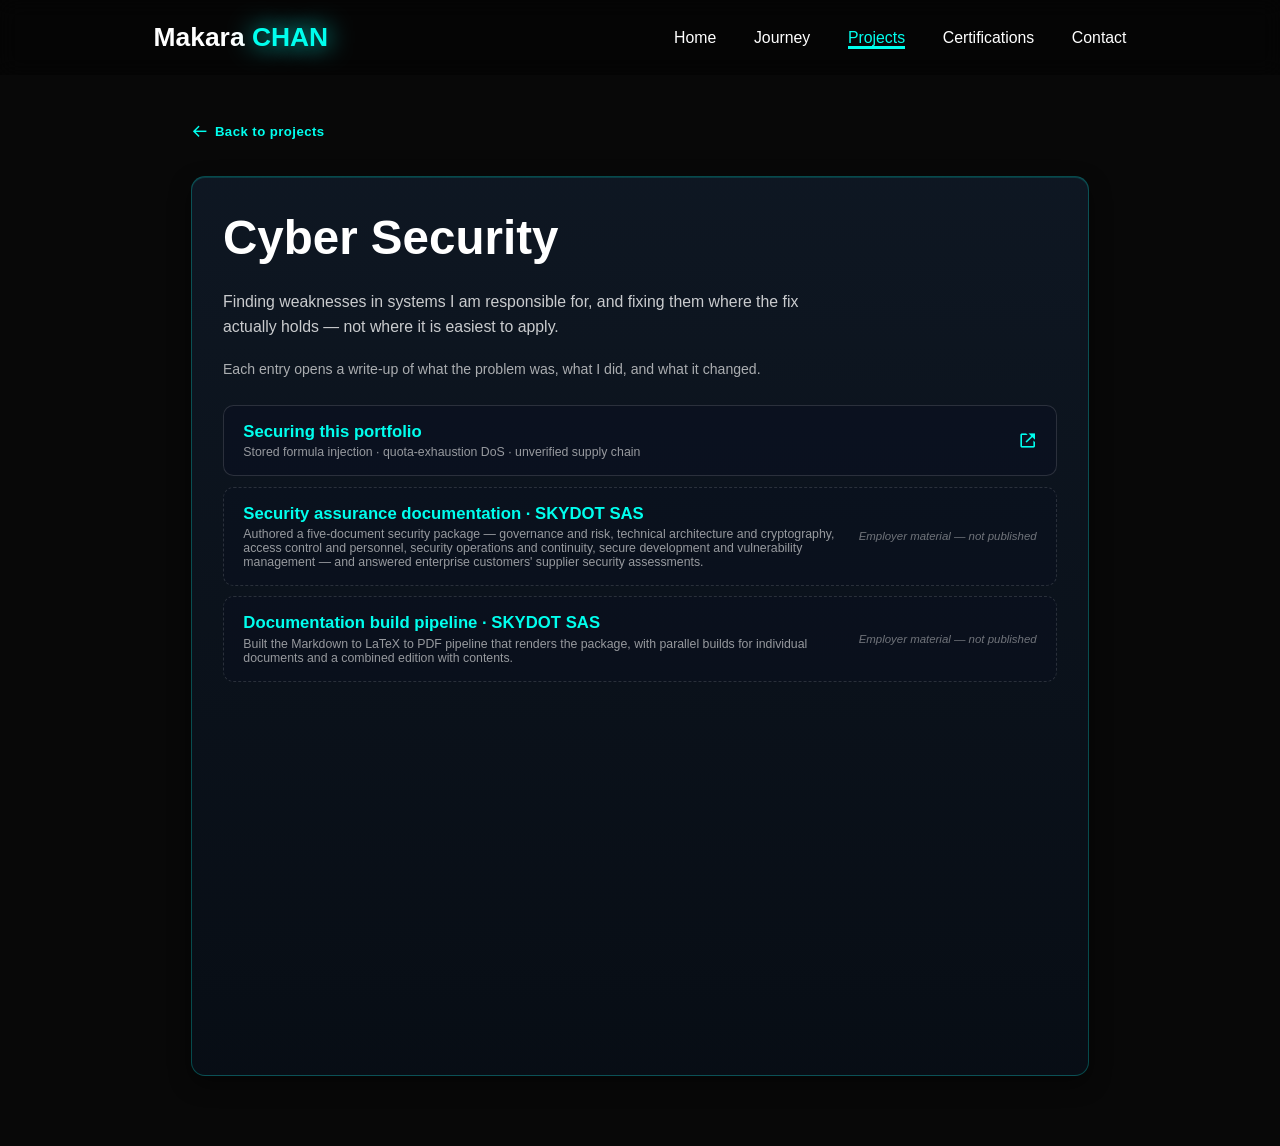
==== commit e341d3c3: "Fill in the Cyber Security and Data Management pages Both shipped as "Project 1 — placeholder" on th" ====
--- a/projects/cyber-security.html
+++ b/projects/cyber-security.html
@@ -4,9 +4,24 @@
     <meta charset="UTF-8">
     <meta name="viewport" content="width=device-width, initial-scale=1.0">
     <title>Cyber Security · Makara CHAN</title>
+    <!-- Only these origins may serve code to this page. This page runs no
+         JavaScript at all, so scripts are blocked outright. -->
+    <meta http-equiv="Content-Security-Policy" content="
+        default-src 'self';
+        script-src 'none';
+        style-src 'self' https://unpkg.com 'unsafe-inline';
+        font-src 'self' https://unpkg.com data:;
+        img-src 'self' data:;
+        base-uri 'self';
+        object-src 'none';
+        frame-src 'none'">
+    <meta name="referrer" content="strict-origin-when-cross-origin">
+
     <link rel="preconnect" href="https://unpkg.com" crossorigin>
     <link rel="stylesheet" href="../style.css">
-    <link href="https://unpkg.com/boxicons@2.1.4/css/boxicons.min.css" rel="stylesheet">
+    <link href="https://unpkg.com/boxicons@2.1.4/css/boxicons.min.css" rel="stylesheet"
+          integrity="sha384-42kyIPf7HDYLkGffmxDhSx/3Z/53wGBs3nD6wEFxsbeDc7rMO6mkYbkAcpRsnMU2"
+          crossorigin="anonymous">
 </head>
 <body>
     <header class="header">
@@ -27,22 +42,42 @@
 
         <section class="project-hero">
             <h1 class="project-page-title">Cyber Security</h1>
-            <p class="project-page-tagline">Hardening systems and analyzing threats to keep infrastructure, data, and users safe from real-world attacks.</p>
+            <p class="project-page-tagline">Finding weaknesses in systems I am responsible for, and fixing them where the fix actually holds — not where it is easiest to apply.</p>
+
+            <p class="project-page-lead">Each entry opens a write-up of what the problem was, what I did, and what it changed.</p>
+
+            <div class="project-rows">
+                <a class="project-row" href="https://github.com/MKUzumaki/Website" target="_blank" rel="noopener noreferrer">
+                    <span class="project-row-text">
+                        <span class="project-row-title">Securing this portfolio</span>
+                        <span class="project-row-meta">Stored formula injection · quota-exhaustion DoS · unverified supply chain</span>
+                    </span>
+                    <i class="bx bx-link-external project-row-icon" aria-hidden="true"></i>
+                </a>
+
+                <!-- Not a link on purpose. The documents behind this row set out
+                     an employer's security posture and answer named customers'
+                     supplier assessments; there is no version of them that
+                     belongs on a public site. -->
+                <div class="project-row project-row--static">
+                    <span class="project-row-text">
+                        <span class="project-row-title">Security assurance documentation · SKYDOT SAS</span>
+                        <span class="project-row-meta">Authored a five-document security package — governance and risk, technical architecture and cryptography, access control and personnel, security operations and continuity, secure development and vulnerability management — and answered enterprise customers' supplier security assessments.</span>
+                    </span>
+                    <span class="project-row-note">Employer material — not published</span>
+                </div>
+
+                <!-- The tooling is mine; what it renders is not. -->
+                <div class="project-row project-row--static">
+                    <span class="project-row-text">
+                        <span class="project-row-title">Documentation build pipeline · SKYDOT SAS</span>
+                        <span class="project-row-meta">Built the Markdown to LaTeX to PDF pipeline that renders the package, with parallel builds for individual documents and a combined edition with contents.</span>
+                    </span>
+                    <span class="project-row-note">Employer material — not published</span>
+                </div>
+            </div>
         </section>
 
-        <section class="project-page-section">
-            <h2>Overview</h2>
-            <p>Add a longer description of the work, tools, and outcomes here.</p>
-        </section>
-
-        <section class="project-page-section">
-            <h2>Projects</h2>
-            <ul class="project-page-list">
-                <li>Project 1 — placeholder</li>
-                <li>Project 2 — placeholder</li>
-                <li>Project 3 — placeholder</li>
-            </ul>
-        </section>
-    </main>
+</main>
 </body>
 </html>
--- a/style.css
+++ b/style.css
@@ -1114,6 +1114,7 @@
     /* No side padding — the first card should sit flush against the edge. */
 }
 .certification-item{
+    position: relative;
     flex: 0 0 clamp(240px, 70vw, 320px);
     max-width: clamp(240px, 70vw, 320px);
     background: rgba(10, 16, 32, 0.92);
@@ -1877,3 +1878,242 @@
         display: none;
     }
 }
+
+/*  Honeypot ---------------------------------------------------------------
+    Moved off-screen rather than display:none — some bots skip fields that are
+    explicitly hidden, and the whole point is that they should fill this one in.  */
+.hp-field{
+    position: absolute;
+    left: -9999px;
+    width: 1px;
+    height: 1px;
+    overflow: hidden;
+}
+
+/*  Credential verification link ---------------------------------------------
+    Sits inside the marquee, which is also a drag surface — so this is a small
+    explicit link rather than a whole-card overlay, which would fire on the
+    click that ends a drag.                                                    */
+.certification-verify{
+    display: inline-flex;
+    align-items: center;
+    gap: 0.5rem;
+    margin-top: 1rem;
+    font-size: 1.4rem;
+    font-weight: 600;
+    color: var(--main-color);
+    border-bottom: 1px solid transparent;
+    transition: border-color 0.25s ease, opacity 0.25s ease;
+}
+.certification-verify:hover,
+.certification-verify:focus-visible{
+    border-bottom-color: var(--main-color);
+}
+.certification-verify i{
+    font-size: 1.6rem;
+}
+
+/*  Certification badge artwork ----------------------------------------------
+    Replaces the placeholder icons. contain, not cover: these are logos with
+    their own padding, and cropping one would cut the certification name off
+    the bottom of the badge.                                                   */
+.certification-photo img{
+    width: 100%;
+    height: 100%;
+    object-fit: contain;
+    padding: 1.5rem;
+    filter: drop-shadow(0 0 18px rgba(0, 255, 238, 0.25));
+}
+
+/*  Issuer mark cards ---------------------------------------------------------
+    LinkedIn Learning issues no badge artwork, so these cards carry the issuer's
+    mark in its own brand colour, built from the icon font already loaded rather
+    than a downloaded logo file — nothing new to fetch, host or keep in step
+    with someone else's brand assets.
+
+    The Cisco cards look different on purpose. An examined certification and a
+    course completion are not the same thing, and the section should not imply
+    they are.                                                                  */
+.certification-photo--glyph{
+    background: linear-gradient(135deg, rgba(10, 102, 194, 0.18), rgba(255, 255, 255, 0.04));
+}
+.certification-photo--glyph i{
+    display: inline-flex;
+    align-items: center;
+    justify-content: center;
+    width: clamp(8rem, 17vw, 11rem);
+    aspect-ratio: 1;
+    font-size: clamp(5rem, 11vw, 7rem);
+    color: #ffffff;
+    background: #0a66c2;
+    border-radius: 22%;
+    text-shadow: none;
+    box-shadow: 0 0 26px rgba(10, 102, 194, 0.55);
+}
+
+
+/*  Whole-card credential link -----------------------------------------------
+    Covers the card so anywhere on it opens the credential. Safe to do only
+    because the marquee now separates a click from a drag: a release that ends
+    a real drag is swallowed, so scrolling the strip never navigates.
+
+    The visible "Verify credential" line is a span, not a second link — one
+    interactive element per card keeps the tab order honest.                   */
+.certification-card-link{
+    position: absolute;
+    inset: 0;
+    z-index: 2;
+    border-radius: inherit;
+}
+.certification-item:hover,
+.certification-item:focus-within{
+    border-color: var(--main-color);
+    box-shadow: 0 0 24px rgba(0, 255, 238, 0.22);
+}
+.certification-item:hover .certification-verify,
+.certification-item:focus-within .certification-verify{
+    border-bottom-color: var(--main-color);
+}
+/*  The pointer wins over the marquee's grab cursor while over a card.  */
+.certifications .wrapper .certification-card-link{
+    cursor: pointer;
+}
+
+/*  Project case-study detail -------------------------------------------------
+    Sub-headings and inline code, for pages that walk through a piece of work
+    rather than just listing it.                                               */
+/*  Each project is an equal block, separated by a rule so the page reads as a
+    comparable list rather than one long piece of work followed by footnotes.  */
+.project-entry + .project-entry{
+    margin-top: 1rem;
+    padding-top: 3.5rem;
+    border-top: 1px solid rgba(238, 238, 238, 0.12);
+}
+.project-entry-link{
+    display: inline-flex;
+    align-items: center;
+    gap: 0.6rem;
+    margin-top: 1.6rem;
+    font-size: 1.5rem;
+    font-weight: 600;
+    color: var(--main-color);
+    border-bottom: 1px solid transparent;
+    transition: border-color 0.25s ease;
+}
+.project-entry-link:hover,
+.project-entry-link:focus-visible{
+    border-bottom-color: var(--main-color);
+}
+.project-page-list strong{
+    color: var(--text-color);
+    font-weight: 600;
+}
+.project-page-section code{
+    font-family: "Courier New", monospace;
+    font-size: 0.92em;
+    color: var(--main-color);
+    background: rgba(0, 255, 238, 0.08);
+    border: 1px solid rgba(0, 255, 238, 0.22);
+    border-radius: 0.5rem;
+    padding: 0.1rem 0.5rem;
+    /* Payload examples are long; let them wrap rather than widen the page. */
+    overflow-wrap: anywhere;
+}
+.project-page-section .project-tags{
+    margin: 1.2rem 0 2rem;
+}
+
+/*  Project rows --------------------------------------------------------------
+    A list of write-ups rather than prose on the page: the category page says
+    what exists, each row opens the detail.                                    */
+.project-rows{
+    display: flex;
+    flex-direction: column;
+    gap: 1.2rem;
+    margin-top: 2rem;
+}
+.project-row{
+    display: flex;
+    align-items: center;
+    justify-content: space-between;
+    gap: 2rem;
+    padding: 1.8rem 2.2rem;
+    background: rgba(10, 16, 32, 0.6);
+    border: 1px solid rgba(238, 238, 238, 0.14);
+    border-radius: 1.2rem;
+    color: var(--text-color);
+    transition: border-color 0.25s ease, background 0.25s ease,
+                transform 0.25s ease, box-shadow 0.25s ease;
+}
+.project-row:hover,
+.project-row:focus-visible{
+    border-color: var(--main-color);
+    background: rgba(0, 255, 238, 0.05);
+    transform: translateX(4px);
+    box-shadow: 0 0 22px rgba(0, 255, 238, 0.16);
+}
+.project-row-text{
+    display: flex;
+    flex-direction: column;
+    gap: 0.4rem;
+    min-width: 0;
+}
+.project-row-title{
+    font-size: 1.9rem;
+    font-weight: 600;
+}
+.project-row-meta{
+    font-size: 1.4rem;
+    color: rgba(238, 238, 238, 0.62);
+}
+.project-row-icon{
+    flex: 0 0 auto;
+    font-size: 2.2rem;
+    color: var(--main-color);
+}
+@media (max-width: 600px){
+    .project-row{ padding: 1.5rem 1.6rem; }
+    .project-row-title{ font-size: 1.7rem; }
+}
+
+/*  Lead line above a row list. The category's own description lives on the card
+    that links here, so the page opens straight into what is inside it.        */
+.project-page-lead{
+    font-size: 1.6rem;
+    color: rgba(238, 238, 238, 0.7);
+}
+
+/*  The hero box holds the row list too, so it needs to lay its children out
+    rather than just pad a title.                                              */
+.project-hero{
+    display: flex;
+    flex-direction: column;
+    gap: 1.2rem;
+}
+.project-hero .project-page-lead{
+    margin-top: 1.2rem;
+}
+
+/*  A row with nothing to open. Client work has no public write-up, so the row
+    states that rather than pretending to be a link that goes nowhere.         */
+.project-row--static{
+    cursor: default;
+    border-style: dashed;
+    background: rgba(10, 16, 32, 0.35);
+}
+.project-row--static:hover{
+    border-color: rgba(238, 238, 238, 0.14);
+    background: rgba(10, 16, 32, 0.35);
+    transform: none;
+    box-shadow: none;
+}
+.project-row-note{
+    flex: 0 0 auto;
+    font-size: 1.3rem;
+    color: rgba(238, 238, 238, 0.45);
+    font-style: italic;
+    text-align: right;
+}
+@media (max-width: 600px){
+    .project-row-note{ display: none; }
+}
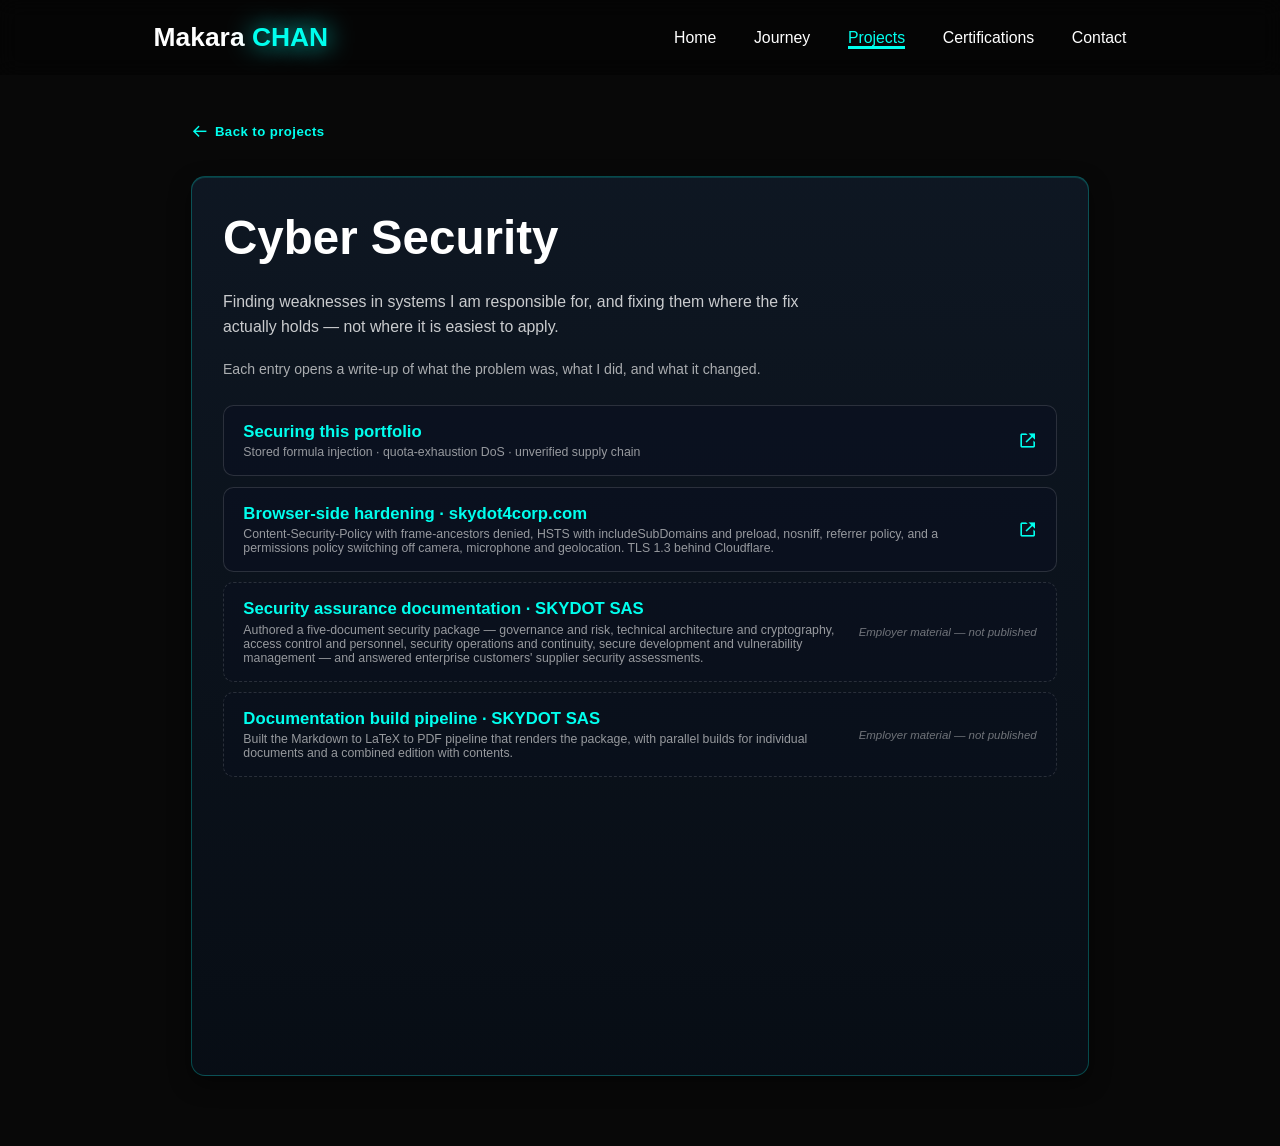
==== commit cefa4657: "Introduce a graduate, and link the header work at skydot4corp.com The opening paragraph still called" ====
--- a/projects/cyber-security.html
+++ b/projects/cyber-security.html
@@ -55,6 +55,17 @@
                     <i class="bx bx-link-external project-row-icon" aria-hidden="true"></i>
                 </a>
 
+                <!-- Safe to link: every header named here is served to every
+                     visitor, so nothing is disclosed that a browser does not
+                     already receive. -->
+                <a class="project-row" href="https://www.skydot4corp.com/" target="_blank" rel="noopener noreferrer">
+                    <span class="project-row-text">
+                        <span class="project-row-title">Browser-side hardening · skydot4corp.com</span>
+                        <span class="project-row-meta">Content-Security-Policy with frame-ancestors denied, HSTS with includeSubDomains and preload, nosniff, referrer policy, and a permissions policy switching off camera, microphone and geolocation. TLS 1.3 behind Cloudflare.</span>
+                    </span>
+                    <i class="bx bx-link-external project-row-icon" aria-hidden="true"></i>
+                </a>
+
                 <!-- Not a link on purpose. The documents behind this row set out
                      an employer's security posture and answer named customers'
                      supplier assessments; there is no version of them that
